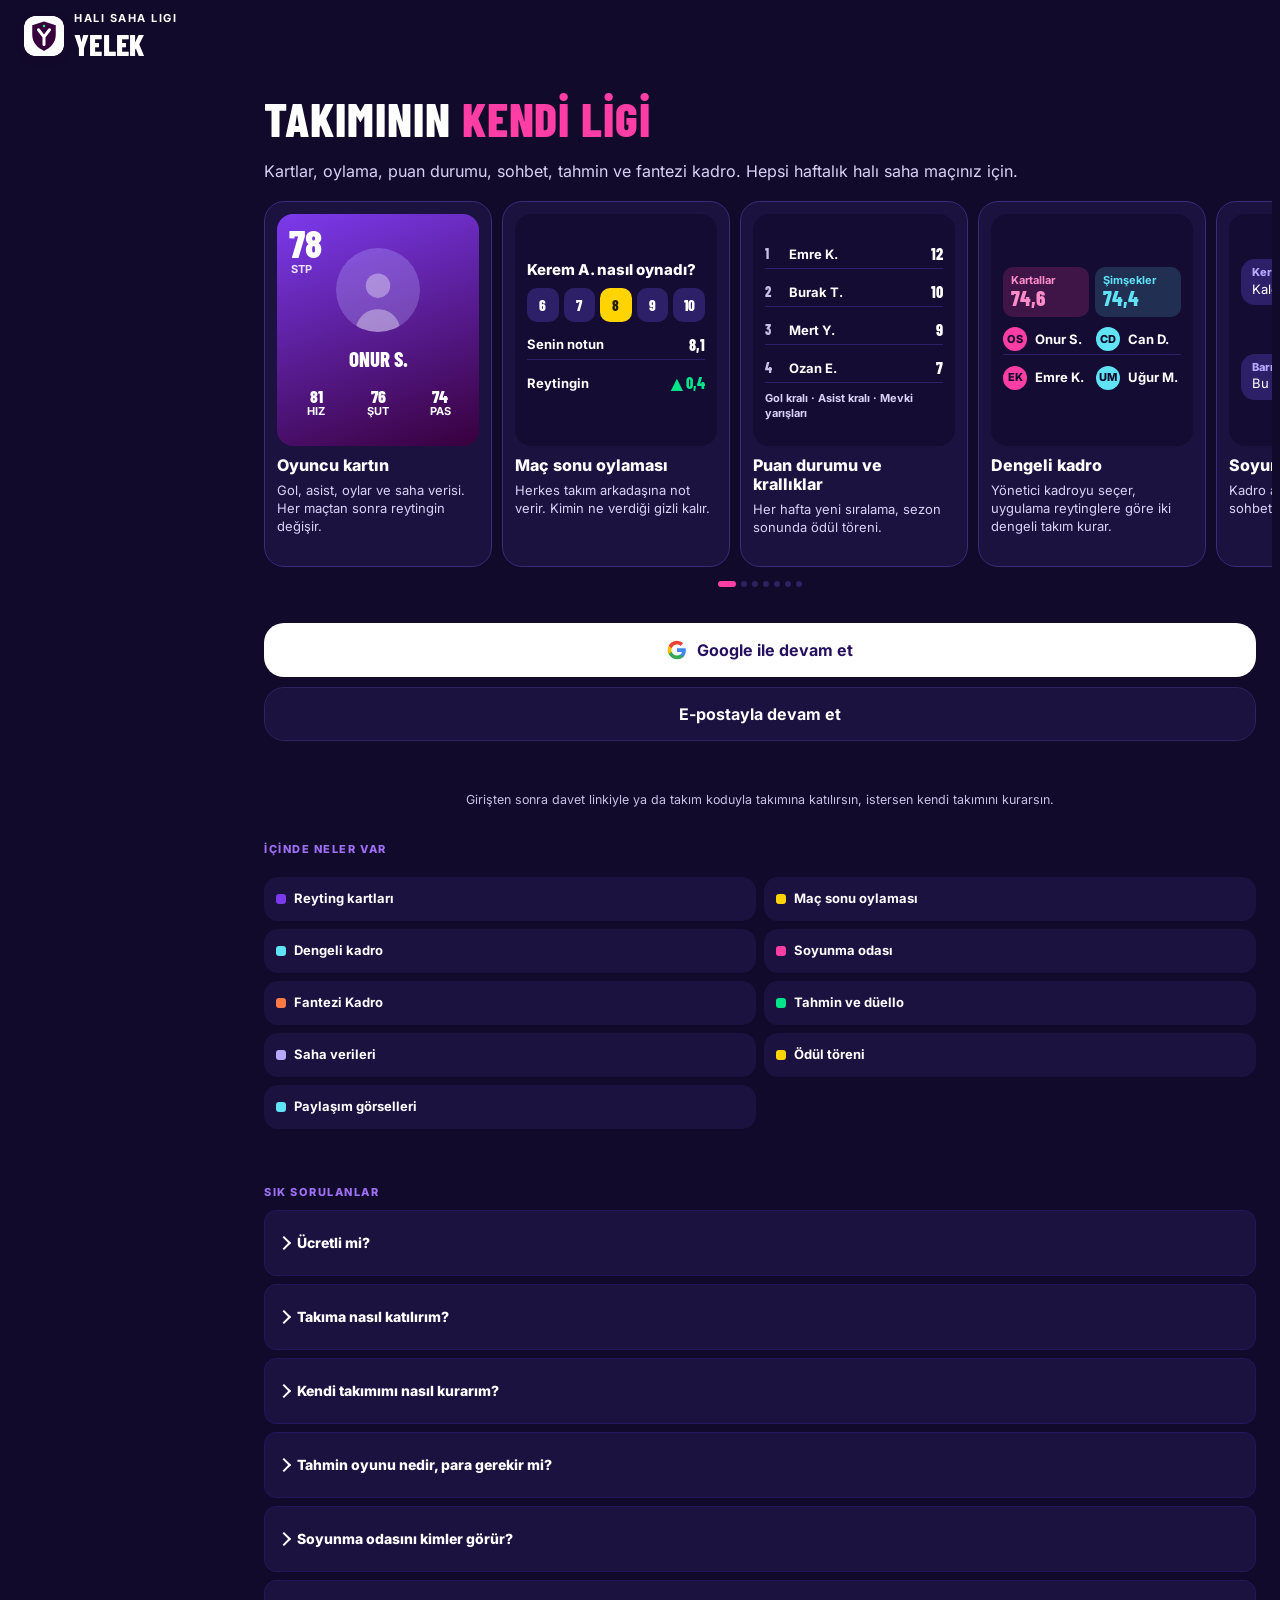
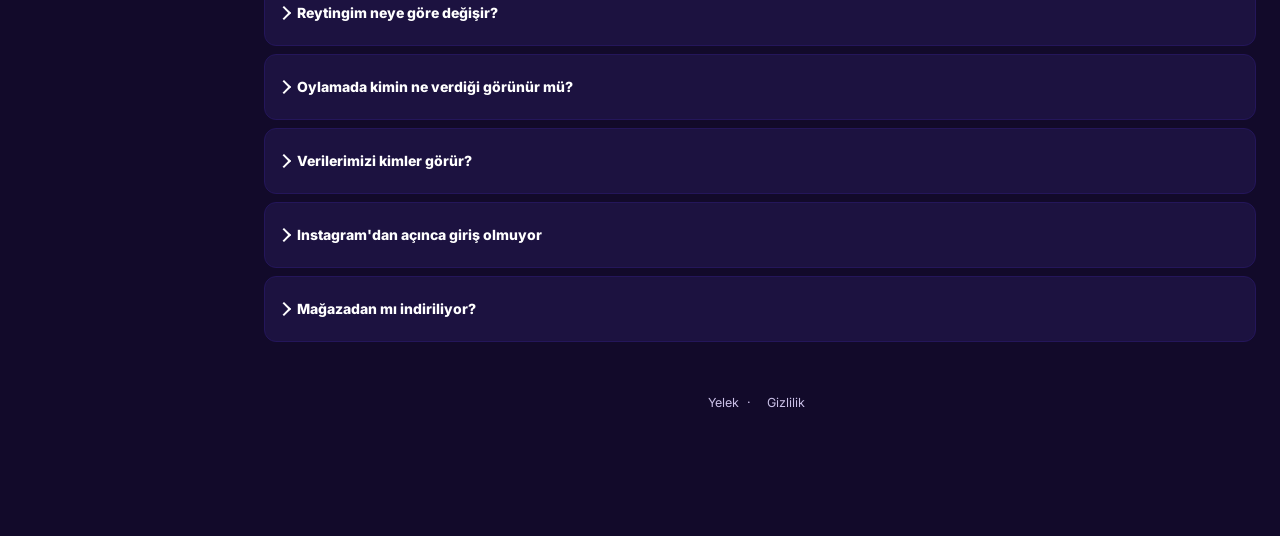
==== index.html @ 4d99d04d "Maç ekranı: kenardaki oyuncular aşama kutularının ve anlatım satırının altında kalmaz Co-Authored-By" ====
<!doctype html>
<html lang="tr">
<head>
<meta charset="utf-8">
<meta name="viewport" content="width=device-width,initial-scale=1,maximum-scale=1,viewport-fit=cover">
<title>Yelek · Halı Saha Ligi</title>
<meta name="description" content="Yelek: halı saha ligi. Kadro kur, skoru gir; oyuncu reyting kartları, puan durumu ve maç sonu paylaşım görselleri.">
<meta name="theme-color" content="#120A2A">
<script>document.documentElement.classList.add("dk")</script>
<meta name="color-scheme" content="dark">
<meta name="apple-mobile-web-app-capable" content="yes">
<meta name="mobile-web-app-capable" content="yes">
<meta name="apple-mobile-web-app-status-bar-style" content="black-translucent">
<meta name="apple-mobile-web-app-title" content="Yelek">
<link rel="manifest" href="manifest.webmanifest?v=4">
<link rel="icon" href="icon.svg?v=3" type="image/svg+xml">
<link rel="apple-touch-icon" sizes="180x180" href="icon-180.png?v=3">
<link rel="preload" href="fonts/barlow-condensed-latin-800-normal.woff2" as="font" type="font/woff2" crossorigin>
<link rel="preload" href="fonts/inter-latin-wght-normal.woff2" as="font" type="font/woff2" crossorigin>
<link rel="stylesheet" href="app.css?v=261128133844">
</head>
<body>
<header class="top">
  <div class="wrap in">
    <div class="brand">
      <svg class="logo" viewBox="0 0 64 64" aria-hidden="true"><defs><radialGradient id="lgG" cx="1" cy="1" r=".75"><stop offset="0" stop-color="#5FD8F5" stop-opacity=".95"/><stop offset=".45" stop-color="#7B3FF2" stop-opacity=".55"/><stop offset="1" stop-color="#7B3FF2" stop-opacity="0"/></radialGradient></defs><rect class="lgbg" width="64" height="64" rx="16" fill="#fff"/><rect width="64" height="64" rx="16" fill="url(#lgG)"/><path class="lgsh" d="M32 8.8l18.8 6v15.2c0 12.5-8.3 20.8-18.8 25.8C21.5 50.8 13.2 42.5 13.2 30V14.8z" fill="#37003C"/><path class="lgy" d="M23.2 22l8.8 11.5 8.8-11.5M32 33.5v12" fill="none" stroke="#fff" stroke-width="4.8" stroke-linecap="round" stroke-linejoin="round"/><circle class="lgd" cx="32" cy="16" r="2" fill="#00FF85"/></svg>
      <div class="t"><small class="bsub"><span id="brS">Halı saha ligi</span><svg class="brc" viewBox="0 0 24 24" aria-hidden="true"><path d="M6 9l6 6 6-6" fill="none" stroke="currentColor" stroke-width="2.6" stroke-linecap="round" stroke-linejoin="round"/></svg><span class="adm" id="admPill" hidden>YÖNETİCİ</span></small><b><span class="brn" id="brT">YELEK</span></b></div>
      <span class="tt" id="tt" aria-hidden="true"></span>
    </div>
    <button class="pmBtn" id="pmBtn" data-act="pmOpen" aria-label="Paylaş" title="Paylaş"><svg viewBox="0 0 24 24" fill="none" stroke="currentColor" stroke-width="2.2" stroke-linecap="round" stroke-linejoin="round"><path d="M12 3v12"/><path d="M7 8l5-5 5 5"/><path d="M5 13v6a2 2 0 0 0 2 2h10a2 2 0 0 0 2-2v-6"/></svg></button>
    <button class="meBtn ask" id="meBtn" data-act="meSheet">Kimsin?</button>
  </div>
</header>
<div class="iosband" aria-hidden="true"></div>
<div class="phd" id="phd"></div>
<main class="wrap" id="view" aria-busy="true">
  <div class="skl"><i class="sk h"></i><i class="sk"></i><i class="sk"></i><i class="sk s"></i></div><div class="skl"><i class="sk"></i><i class="sk"></i><i class="sk s"></i></div>
</main>

<div class="ptr" id="ptr" aria-hidden="true"><div class="ptm"><svg class="ptg" viewBox="0 0 56 56"><circle class="ptrk" cx="28" cy="28" r="22"/><circle class="ptarc" cx="28" cy="28" r="22" pathLength="100"/></svg><svg class="ptb" viewBox="0 0 24 24"><circle cx="12" cy="12" r="10"/><path class="pf" d="M12 7l4 3-1.5 5h-5L8 10z"/><path d="M12 2v5M16 10l5-2M14.5 15l3 4.5M9.5 15l-3 4.5M8 10L3 8"/></svg></div></div><div class="ptt" id="ptt" aria-live="polite"><svg viewBox="0 0 24 24" aria-hidden="true"><path d="M5 12l5 5L20 7"/></svg>Güncel · az önce</div>
<div class="qk" id="qk" role="navigation" aria-label="Kısayollar"></div>
<div class="navfade" aria-hidden="true"></div><nav class="nav" aria-label="Ana menü"><span class="nind" id="nind" aria-hidden="true"></span><div class="in" id="navIn"></div></nav>
<div id="modal"></div>
<div id="story"></div>
<div id="toast" class="toast" hidden></div>

<script>const APP_V="261128133844";</script>
<script>
// yeni sürüm yayınlanırken dosya birkaç saniye gecikebilir: uygulama dosyası gelmezse kısa süre sonra yeniden dene
function yelekRetry(){var n=0;try{n=+sessionStorage.getItem("y_rt")||0;sessionStorage.setItem("y_rt",n+1)}catch(_){}
  if(n<4){setTimeout(function(){location.replace(location.pathname+"?v="+Date.now()+location.hash)},1500+n*1500);return}
  try{sessionStorage.removeItem("y_rt")}catch(_){}
  document.body.innerHTML='<div style="font:16px system-ui;color:#fff;background:#120A2A;min-height:100vh;display:flex;flex-direction:column;align-items:center;justify-content:center;gap:14px;padding:24px;text-align:center"><b>Yelek güncelleniyor</b><span style="opacity:.8">Birkaç saniye sonra tekrar dene.</span><button onclick="location.reload()" style="font:inherit;padding:10px 18px;border-radius:12px;border:0;background:#F2C94C;color:#120A2A;font-weight:700">Tekrar dene</button></div>'}
</script>
<script src="app.js?v=261128133844" onerror="yelekRetry()"></script>
</body>
</html>
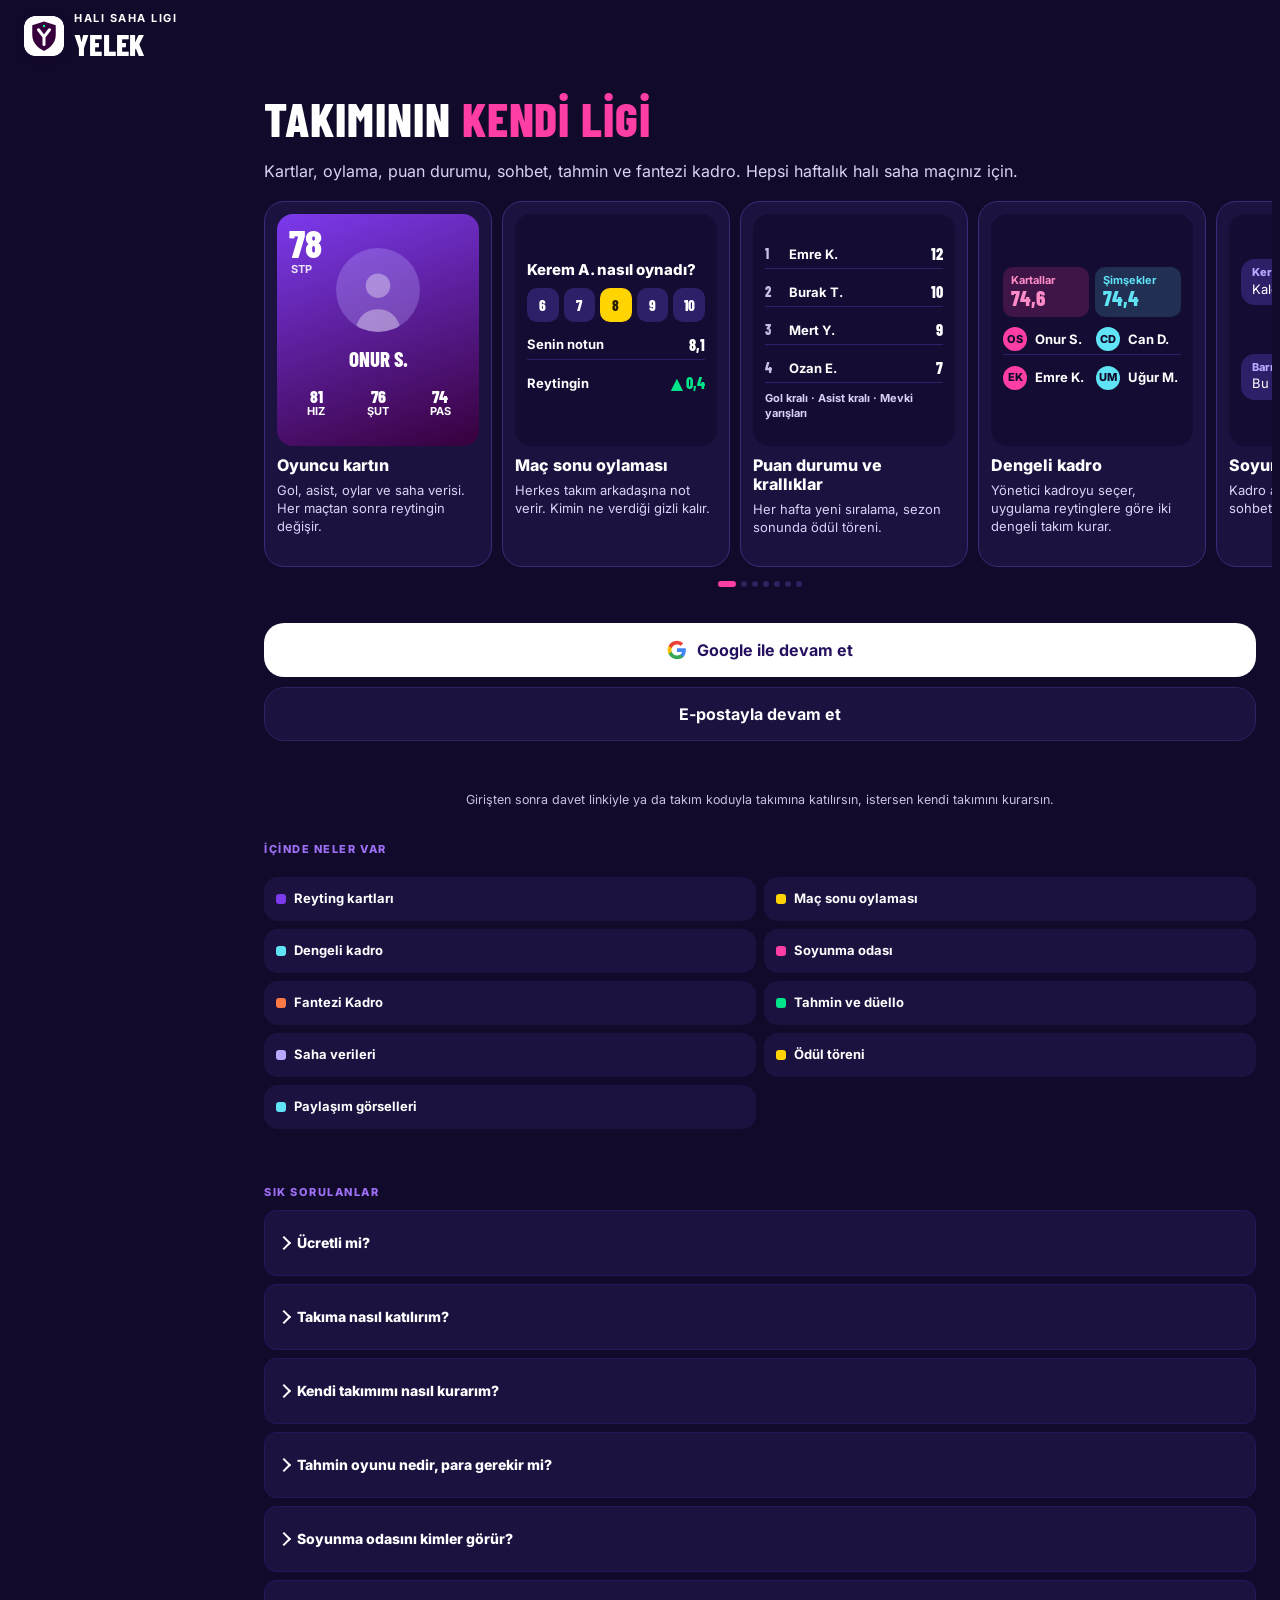
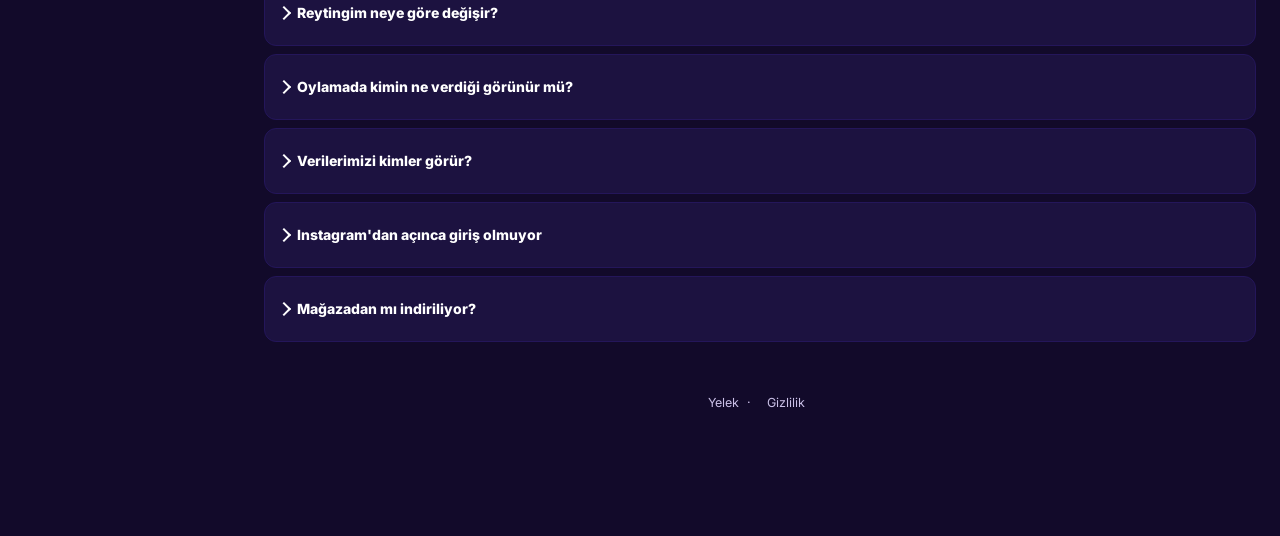
==== commit 3731a74e: "Motor 13: aynı oyuncu üst üste en çok iki atağı bitirir; bir dakikada en çok iki gol Co-Authored-By:" ====
--- a/index.html
+++ b/index.html
@@ -17,7 +17,7 @@
 <link rel="apple-touch-icon" sizes="180x180" href="icon-180.png?v=3">
 <link rel="preload" href="fonts/barlow-condensed-latin-800-normal.woff2" as="font" type="font/woff2" crossorigin>
 <link rel="preload" href="fonts/inter-latin-wght-normal.woff2" as="font" type="font/woff2" crossorigin>
-<link rel="stylesheet" href="app.css?v=261128133844">
+<link rel="stylesheet" href="app.css?v=261128135507">
 </head>
 <body>
 <header class="top">
@@ -44,7 +44,7 @@
 <div id="story"></div>
 <div id="toast" class="toast" hidden></div>
 
-<script>const APP_V="261128133844";</script>
+<script>const APP_V="261128135507";</script>
 <script>
 // yeni sürüm yayınlanırken dosya birkaç saniye gecikebilir: uygulama dosyası gelmezse kısa süre sonra yeniden dene
 function yelekRetry(){var n=0;try{n=+sessionStorage.getItem("y_rt")||0;sessionStorage.setItem("y_rt",n+1)}catch(_){}
@@ -52,6 +52,6 @@
   try{sessionStorage.removeItem("y_rt")}catch(_){}
   document.body.innerHTML='<div style="font:16px system-ui;color:#fff;background:#120A2A;min-height:100vh;display:flex;flex-direction:column;align-items:center;justify-content:center;gap:14px;padding:24px;text-align:center"><b>Yelek güncelleniyor</b><span style="opacity:.8">Birkaç saniye sonra tekrar dene.</span><button onclick="location.reload()" style="font:inherit;padding:10px 18px;border-radius:12px;border:0;background:#F2C94C;color:#120A2A;font-weight:700">Tekrar dene</button></div>'}
 </script>
-<script src="app.js?v=261128133844" onerror="yelekRetry()"></script>
+<script src="app.js?v=261128135507" onerror="yelekRetry()"></script>
 </body>
 </html>
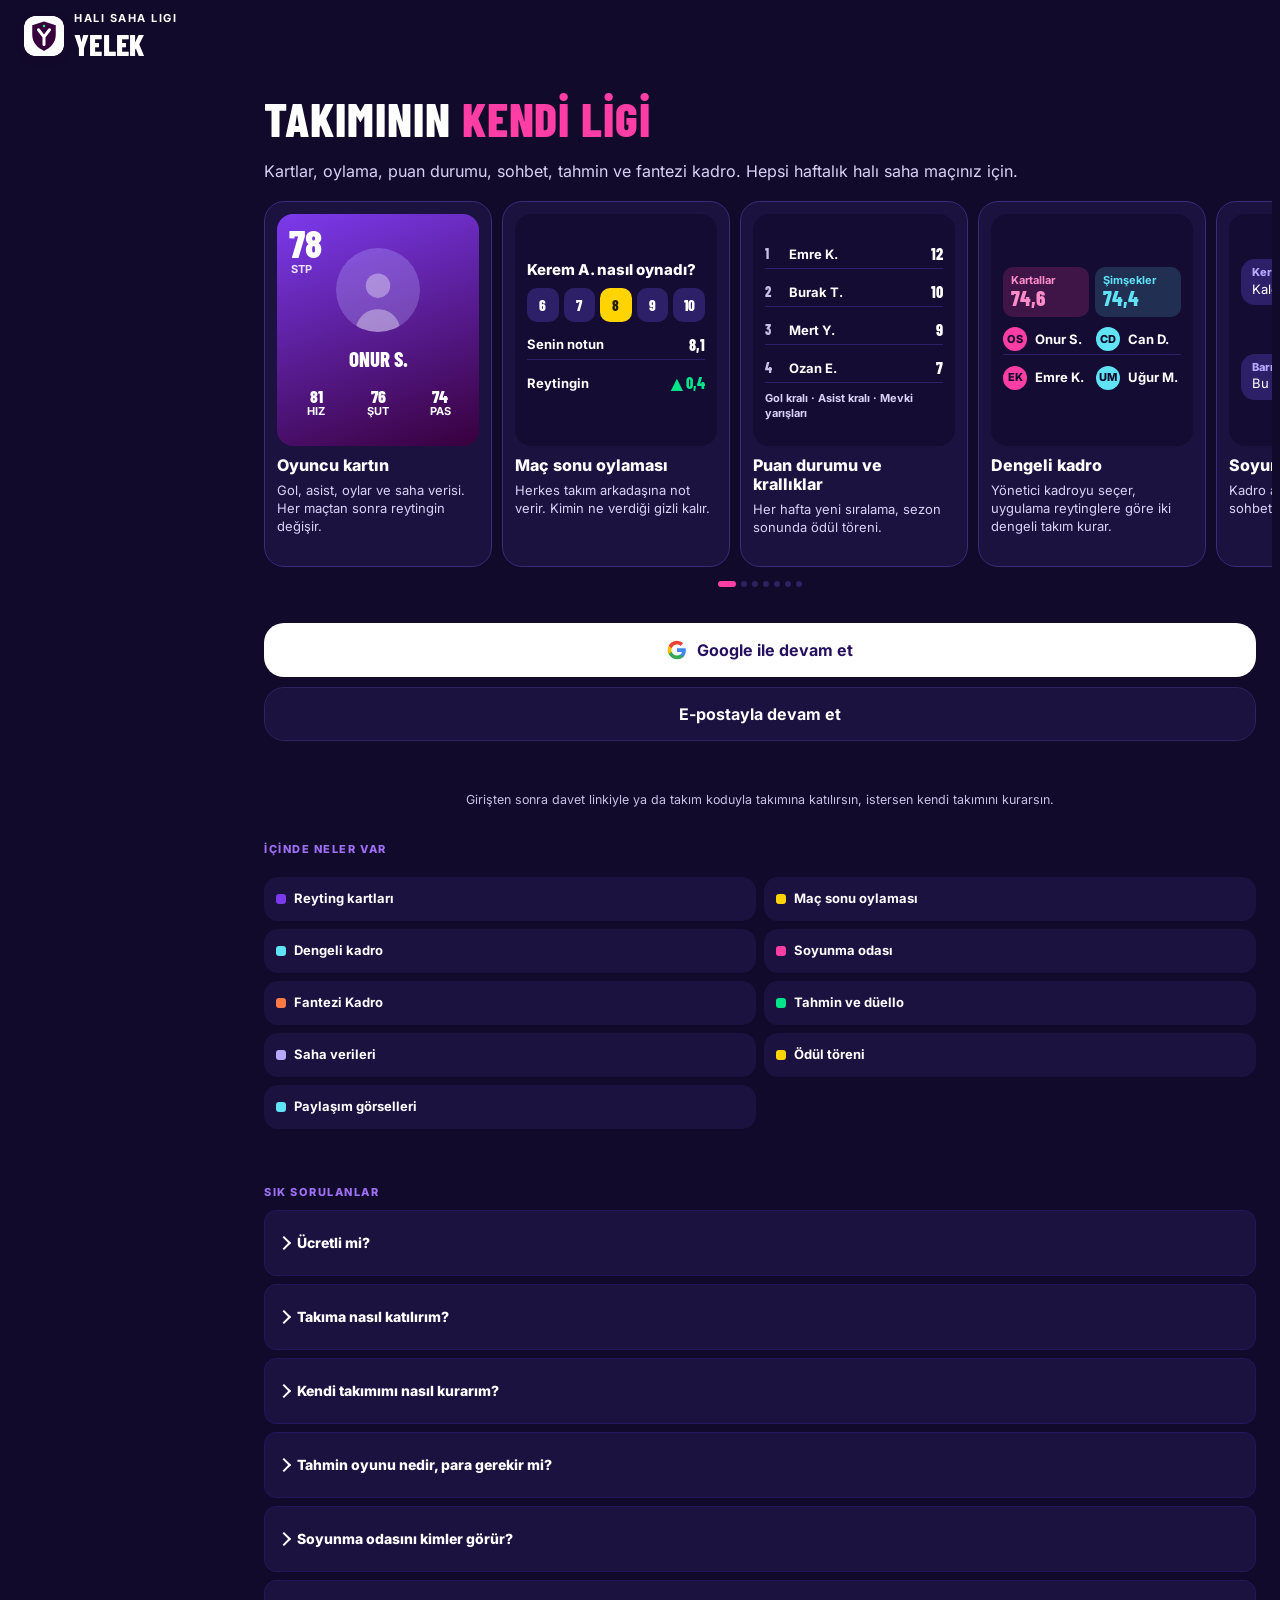
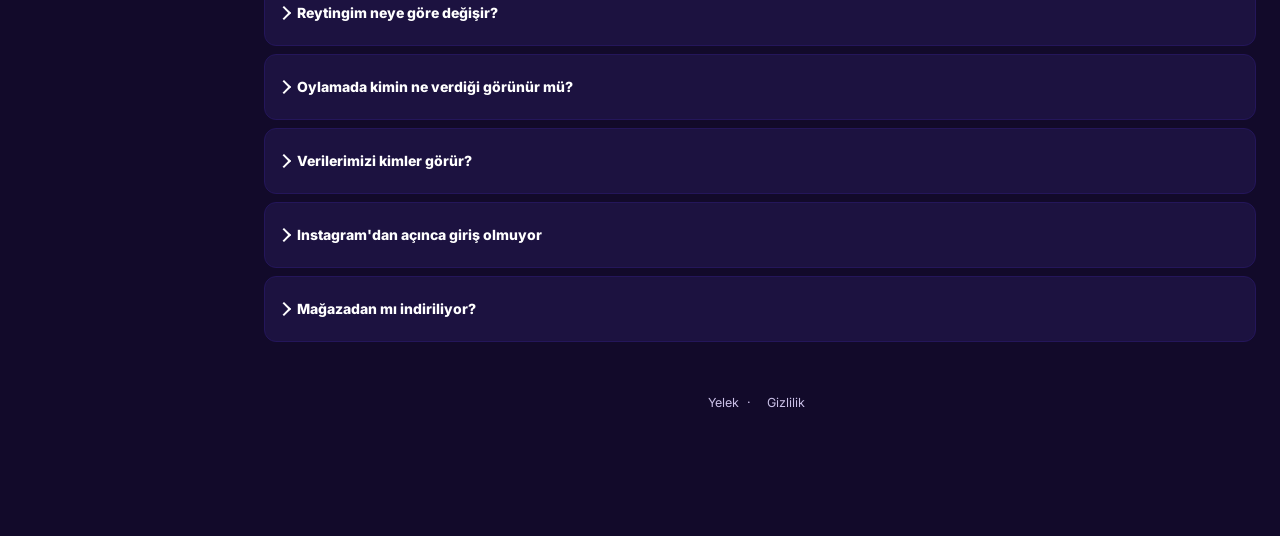
==== commit 273d0df4: "Görevler: lig maçı bittiyse 'Lig maçını kazan' görevi Meydan karşılığına döner; ana ekran geri alınd" ====
--- a/index.html
+++ b/index.html
@@ -17,7 +17,7 @@
 <link rel="apple-touch-icon" sizes="180x180" href="icon-180.png?v=3">
 <link rel="preload" href="fonts/barlow-condensed-latin-800-normal.woff2" as="font" type="font/woff2" crossorigin>
 <link rel="preload" href="fonts/inter-latin-wght-normal.woff2" as="font" type="font/woff2" crossorigin>
-<link rel="stylesheet" href="app.css?v=261128135507">
+<link rel="stylesheet" href="app.css?v=261128140815">
 </head>
 <body>
 <header class="top">
@@ -44,7 +44,7 @@
 <div id="story"></div>
 <div id="toast" class="toast" hidden></div>
 
-<script>const APP_V="261128135507";</script>
+<script>const APP_V="261128140815";</script>
 <script>
 // yeni sürüm yayınlanırken dosya birkaç saniye gecikebilir: uygulama dosyası gelmezse kısa süre sonra yeniden dene
 function yelekRetry(){var n=0;try{n=+sessionStorage.getItem("y_rt")||0;sessionStorage.setItem("y_rt",n+1)}catch(_){}
@@ -52,6 +52,6 @@
   try{sessionStorage.removeItem("y_rt")}catch(_){}
   document.body.innerHTML='<div style="font:16px system-ui;color:#fff;background:#120A2A;min-height:100vh;display:flex;flex-direction:column;align-items:center;justify-content:center;gap:14px;padding:24px;text-align:center"><b>Yelek güncelleniyor</b><span style="opacity:.8">Birkaç saniye sonra tekrar dene.</span><button onclick="location.reload()" style="font:inherit;padding:10px 18px;border-radius:12px;border:0;background:#F2C94C;color:#120A2A;font-weight:700">Tekrar dene</button></div>'}
 </script>
-<script src="app.js?v=261128135507" onerror="yelekRetry()"></script>
+<script src="app.js?v=261128140815" onerror="yelekRetry()"></script>
 </body>
 </html>
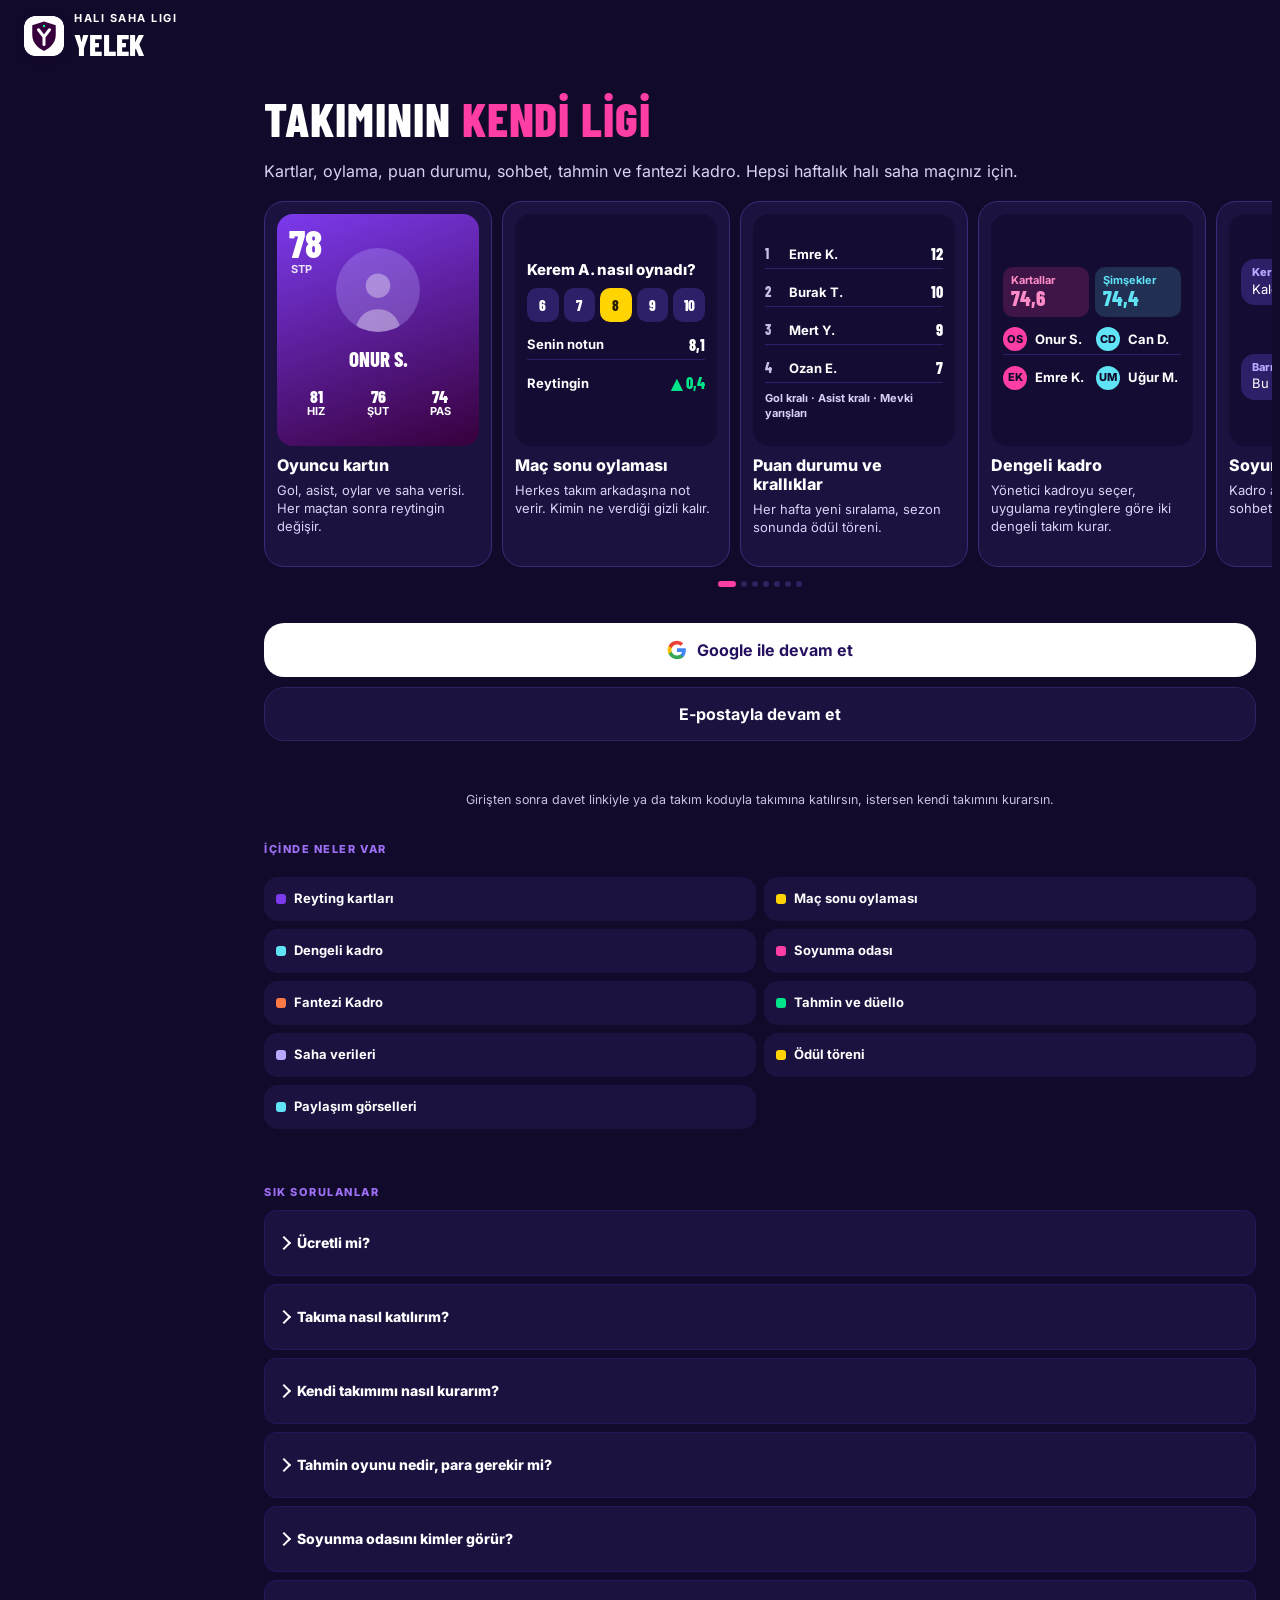
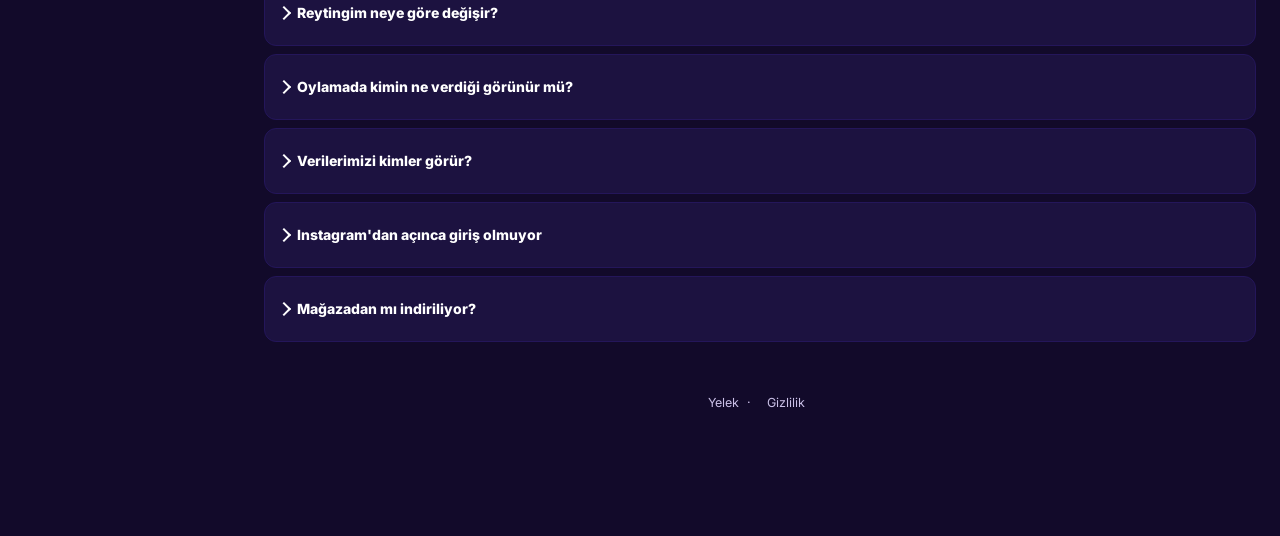
==== commit 05042f8e: "Kaptan draftı kaldırıldı (ekrandan ulaşılamayan eski kod) Kaptanları yönetici belirler; takımlar den" ====
--- a/index.html
+++ b/index.html
@@ -17,7 +17,7 @@
 <link rel="apple-touch-icon" sizes="180x180" href="icon-180.png?v=3">
 <link rel="preload" href="fonts/barlow-condensed-latin-800-normal.woff2" as="font" type="font/woff2" crossorigin>
 <link rel="preload" href="fonts/inter-latin-wght-normal.woff2" as="font" type="font/woff2" crossorigin>
-<link rel="stylesheet" href="app.css?v=261128140815">
+<link rel="stylesheet" href="app.css?v=261128151041">
 </head>
 <body>
 <header class="top">
@@ -44,7 +44,7 @@
 <div id="story"></div>
 <div id="toast" class="toast" hidden></div>
 
-<script>const APP_V="261128140815";</script>
+<script>const APP_V="261128151041";</script>
 <script>
 // yeni sürüm yayınlanırken dosya birkaç saniye gecikebilir: uygulama dosyası gelmezse kısa süre sonra yeniden dene
 function yelekRetry(){var n=0;try{n=+sessionStorage.getItem("y_rt")||0;sessionStorage.setItem("y_rt",n+1)}catch(_){}
@@ -52,6 +52,6 @@
   try{sessionStorage.removeItem("y_rt")}catch(_){}
   document.body.innerHTML='<div style="font:16px system-ui;color:#fff;background:#120A2A;min-height:100vh;display:flex;flex-direction:column;align-items:center;justify-content:center;gap:14px;padding:24px;text-align:center"><b>Yelek güncelleniyor</b><span style="opacity:.8">Birkaç saniye sonra tekrar dene.</span><button onclick="location.reload()" style="font:inherit;padding:10px 18px;border-radius:12px;border:0;background:#F2C94C;color:#120A2A;font-weight:700">Tekrar dene</button></div>'}
 </script>
-<script src="app.js?v=261128140815" onerror="yelekRetry()"></script>
+<script src="app.js?v=261128151041" onerror="yelekRetry()"></script>
 </body>
 </html>
--- a/app.css
+++ b/app.css
@@ -212,10 +212,6 @@
 .split{display:grid;grid-template-columns:1fr 1fr;gap:10px}
 .tcol{background:var(--card2);border-radius:12px;padding:10px;display:grid;gap:6px;align-content:start;min-width:0}
 .tcol h3{display:flex;justify-content:space-between}
-.pool{display:flex;flex-wrap:wrap;gap:6px}
-.pool button{border:1px solid var(--line2);background:var(--card2);border-radius:12px;padding:8px 10px;font-weight:600;display:flex;gap:6px;align-items:center;min-height:40px}
-.pool button b{font-family:var(--display);font-weight:900}
-.timer{font-family:var(--display);font-weight:900;font-size:2.2rem;color:var(--bib)}
 details>summary{cursor:pointer;font-weight:700;list-style:none;display:flex;align-items:center;gap:8px;min-height:40px}
 details>summary::-webkit-details-marker{display:none}
 details>summary::before{content:"";width:8px;height:8px;border-right:2px solid currentColor;border-bottom:2px solid currentColor;transform:rotate(-45deg);transition:transform .2s;flex:none}
